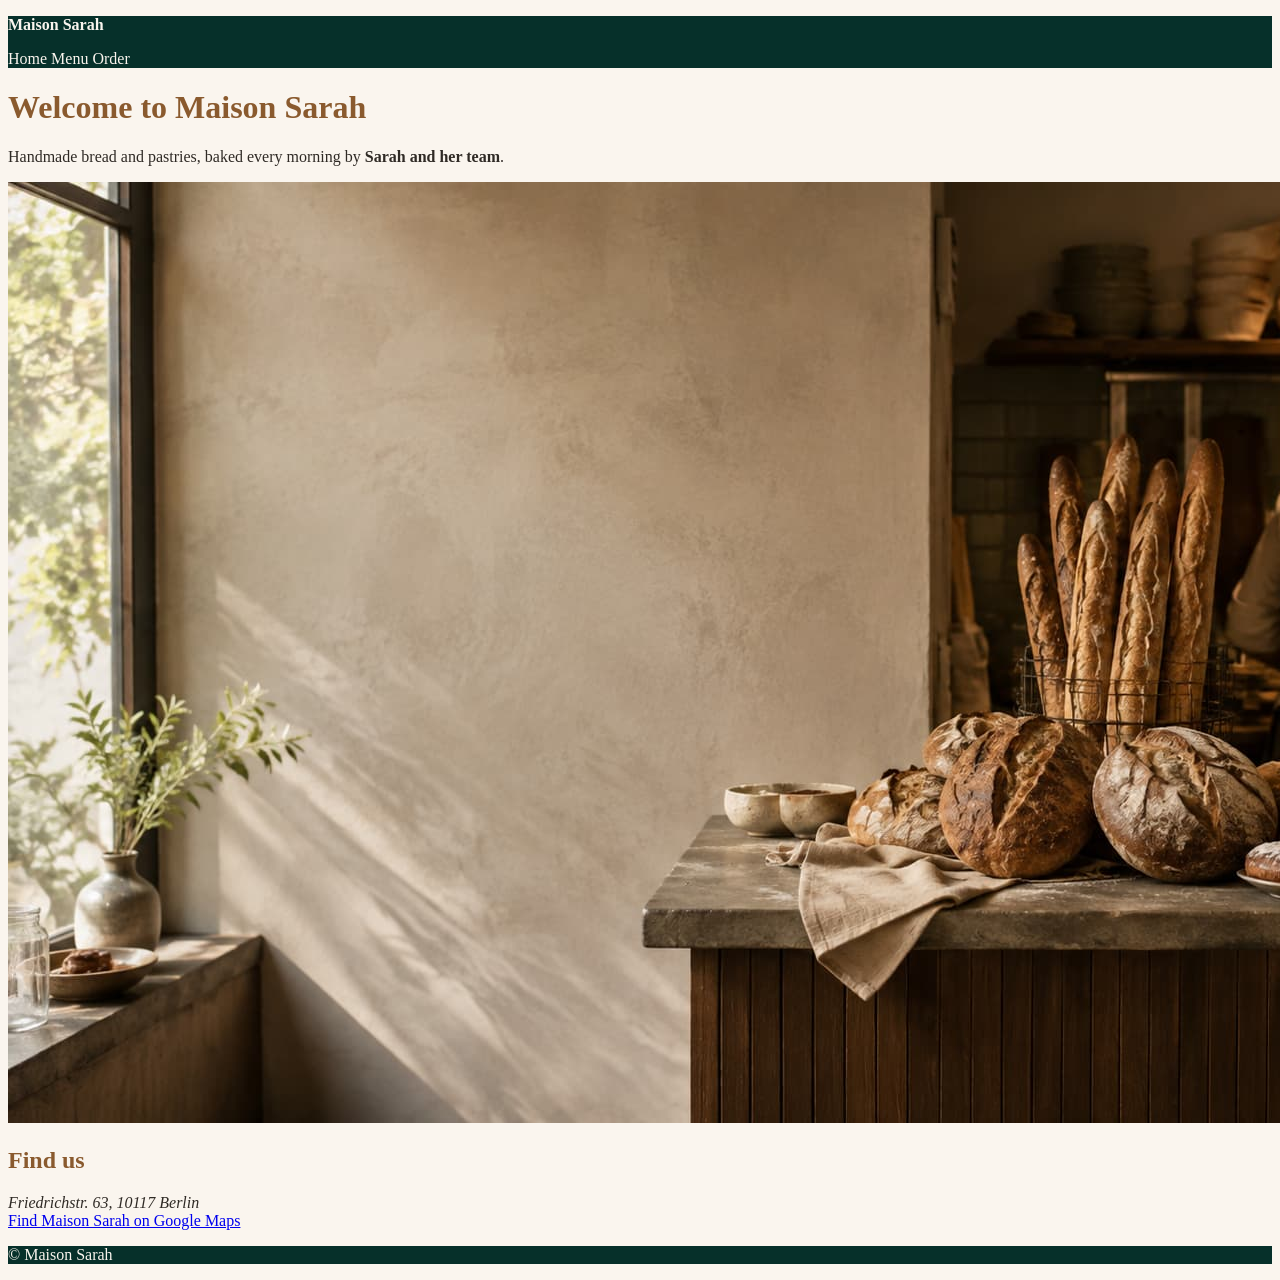
==== index.html @ 7fca30f0 "Add base stylesheet with palette and nav styling" ====
<!doctype html>
<html lang="en">
  <head>
    <meta charset="UTF-8" />
    <meta name="viewport" content="width=device-width, initial-scale=1.0" />
    <link rel="stylesheet" href="styles.css" />
    <title>Maison Sarah</title>
  </head>
  <body>
    <header>
      <p class="brand">Maison Sarah</p>
      <nav>
        <a href="index.html">Home</a>
        <a href="menu.html">Menu</a>
        <a href="order.html">Order</a>
      </nav>
    </header>
    <main>
      <h1>Welcome to Maison Sarah</h1>
      <p>
        Handmade bread and pastries, baked every morning by
        <strong>Sarah and her team</strong>.
      </p>
      <img
        src="images/hero-bakery.jpg"
        alt="The counter of Maison Sarah with fresh loaves stacked on wooden shelves."
      />
      <section>
        <h2>Find us</h2>
        <address>Friedrichstr. 63, 10117 Berlin</address>
        <a
          href="https://maps.app.goo.gl/iGQebUSmB9RdaXQQ9"
          target="_blank"
          rel="noopener"
          >Find Maison Sarah on Google Maps</a
        >
      </section>
    </main>
    <footer>
      <p>&copy; Maison Sarah</p>
    </footer>
  </body>
</html>
---- styles.css ----
body {
  background-color: #faf5ee;
  color: #2f2a25;
}

header,
footer {
  background-color: #06302a;
  color: #faf5ee;
}

h1,
h2 {
  color: #8a5a2e;
}

.brand {
  color: #faf5ee;
  font-weight: bold;
}

.tagline {
  color: #6b6257;
}

.price {
  color: #8a5a2e;
}

nav a {
  color: #faf5ee;
  text-decoration: none;
}
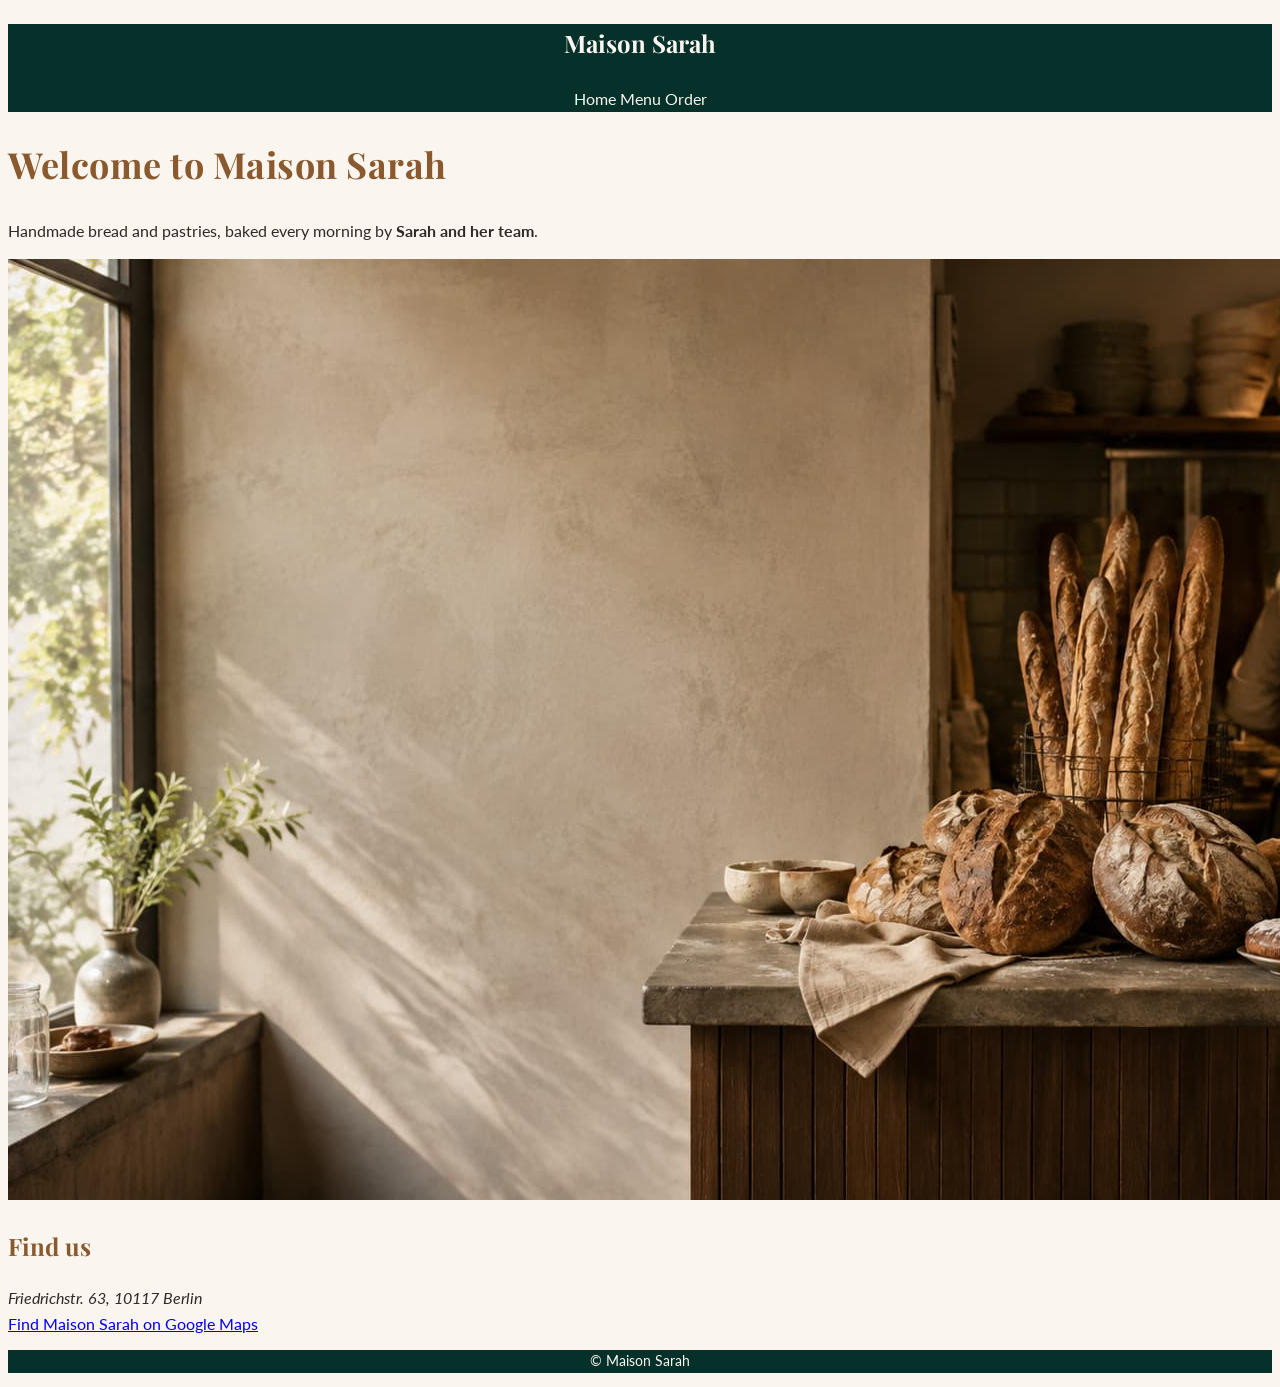
==== commit f799fc6a: "Add type system with Playfair Display and Lato on a rem scale" ====
--- a/index.html
+++ b/index.html
@@ -3,6 +3,12 @@
   <head>
     <meta charset="UTF-8" />
     <meta name="viewport" content="width=device-width, initial-scale=1.0" />
+    <link rel="preconnect" href="https://fonts.googleapis.com" />
+    <link rel="preconnect" href="https://fonts.gstatic.com" crossorigin />
+    <link
+      href="https://fonts.googleapis.com/css2?family=Lato:wght@400;700&family=Playfair+Display:wght@600;700&display=swap"
+      rel="stylesheet"
+    />
     <link rel="stylesheet" href="styles.css" />
     <title>Maison Sarah</title>
   </head>
--- a/styles.css
+++ b/styles.css
@@ -1,4 +1,11 @@
+html {
+  font-size: 62.5%;
+}
+
 body {
+  font-family: "Lato", sans-serif;
+  font-size: 1.6rem;
+  line-height: 1.6;
   background-color: #faf5ee;
   color: #2f2a25;
 }
@@ -7,20 +14,34 @@
 footer {
   background-color: #06302a;
   color: #faf5ee;
+  text-align: center;
 }
 
 h1,
 h2 {
   color: #8a5a2e;
+  font-family: "Playfair Display", serif;
+}
+
+h1 {
+  font-size: 3.6rem;
+  letter-spacing: 0.05rem;
+}
+
+h2 {
+  font-size: 2.4rem;
 }
 
 .brand {
   color: #faf5ee;
-  font-weight: bold;
+  font-family: "Playfair Display", serif;
+  font-size: 2.4rem;
+  font-weight: 700;
 }
 
 .tagline {
   color: #6b6257;
+  font-style: italic;
 }
 
 .price {
@@ -31,3 +52,7 @@
   color: #faf5ee;
   text-decoration: none;
 }
+
+footer p {
+  font-size: 1.4rem;
+}
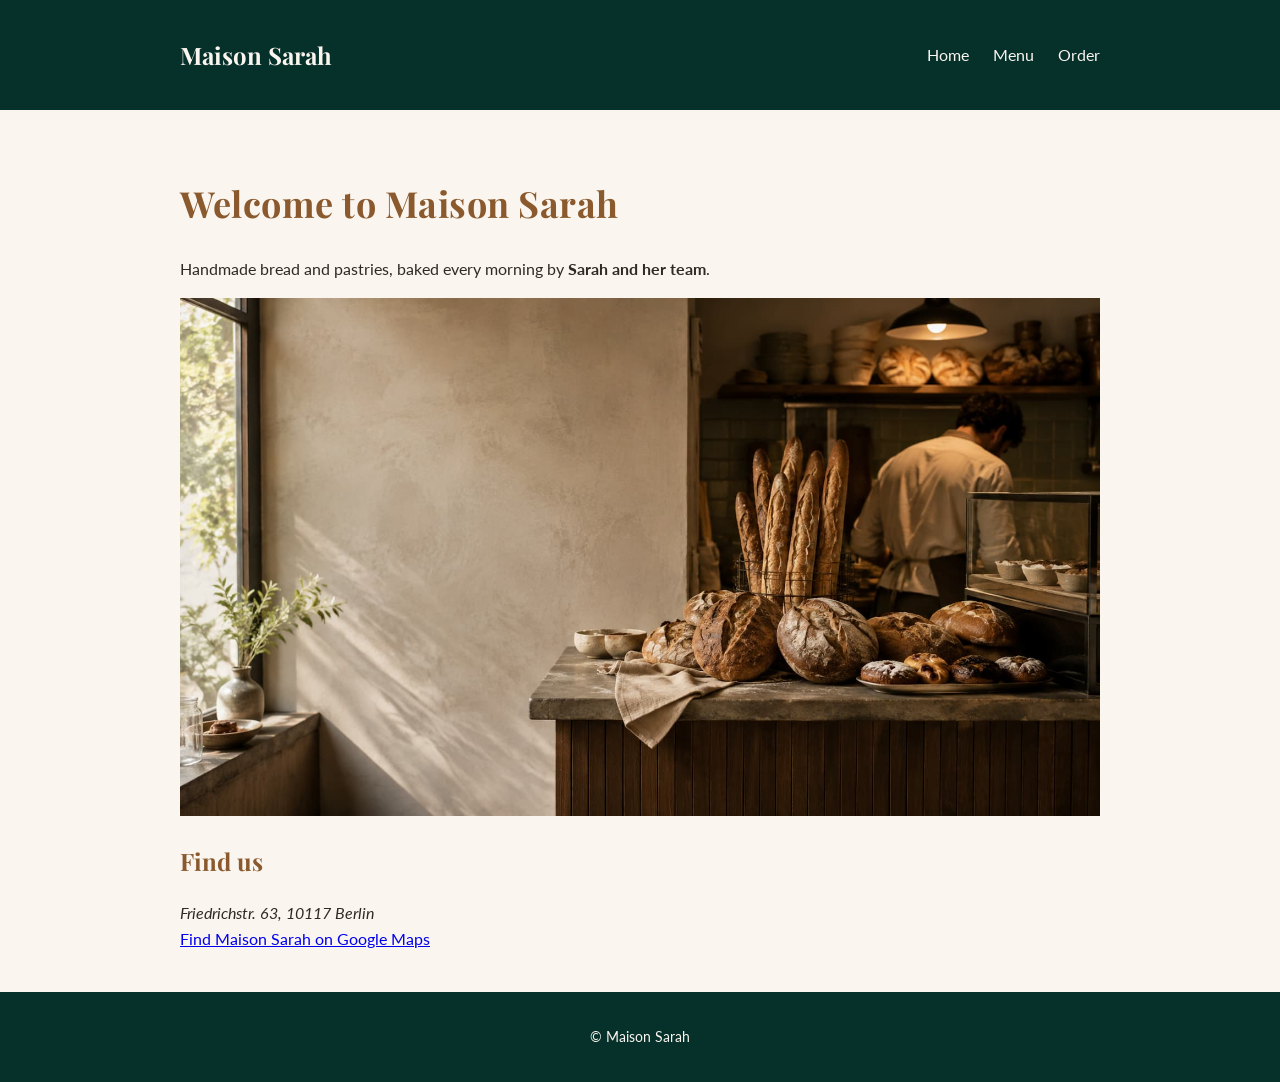
==== commit 3f8120dc: "Add container, flexbox nav, and weekend specials card row" ====
--- a/index.html
+++ b/index.html
@@ -14,33 +14,37 @@
   </head>
   <body>
     <header>
-      <p class="brand">Maison Sarah</p>
-      <nav>
-        <a href="index.html">Home</a>
-        <a href="menu.html">Menu</a>
-        <a href="order.html">Order</a>
-      </nav>
+      <div class="container header-bar">
+        <p class="brand">Maison Sarah</p>
+        <nav>
+          <a href="index.html">Home</a>
+          <a href="menu.html">Menu</a>
+          <a href="order.html">Order</a>
+        </nav>
+      </div>
     </header>
     <main>
-      <h1>Welcome to Maison Sarah</h1>
-      <p>
-        Handmade bread and pastries, baked every morning by
-        <strong>Sarah and her team</strong>.
-      </p>
-      <img
-        src="images/hero-bakery.jpg"
-        alt="The counter of Maison Sarah with fresh loaves stacked on wooden shelves."
-      />
-      <section>
-        <h2>Find us</h2>
-        <address>Friedrichstr. 63, 10117 Berlin</address>
-        <a
-          href="https://maps.app.goo.gl/iGQebUSmB9RdaXQQ9"
-          target="_blank"
-          rel="noopener"
-          >Find Maison Sarah on Google Maps</a
-        >
-      </section>
+      <div class="container">
+        <h1>Welcome to Maison Sarah</h1>
+        <p>
+          Handmade bread and pastries, baked every morning by
+          <strong>Sarah and her team</strong>.
+        </p>
+        <img
+          src="images/hero-bakery.jpg"
+          alt="The counter of Maison Sarah with fresh loaves stacked on wooden shelves."
+        />
+        <section>
+          <h2>Find us</h2>
+          <address>Friedrichstr. 63, 10117 Berlin</address>
+          <a
+            href="https://maps.app.goo.gl/iGQebUSmB9RdaXQQ9"
+            target="_blank"
+            rel="noopener"
+            >Find Maison Sarah on Google Maps</a
+          >
+        </section>
+      </div>
     </main>
     <footer>
       <p>&copy; Maison Sarah</p>
--- a/styles.css
+++ b/styles.css
@@ -1,3 +1,7 @@
+* {
+  box-sizing: border-box;
+}
+
 html {
   font-size: 62.5%;
 }
@@ -8,6 +12,7 @@
   line-height: 1.6;
   background-color: #faf5ee;
   color: #2f2a25;
+  margin: 0;
 }
 
 header,
@@ -56,3 +61,50 @@
 footer p {
   font-size: 1.4rem;
 }
+
+.container {
+  max-width: 96rem;
+  margin: 0 auto;
+  padding: 0 2rem;
+}
+
+.header-bar {
+  display: flex;
+  justify-content: space-between;
+  align-items: center;
+  padding: 1.2rem 2rem;
+}
+
+nav {
+  display: flex;
+  gap: 2.4rem;
+}
+
+main {
+  padding: 4rem 0;
+}
+
+footer {
+  padding: 2rem 0;
+}
+
+main img {
+  max-width: 100%;
+}
+
+.card-row {
+  display: flex;
+  flex-wrap: wrap;
+  gap: 2.4rem;
+}
+
+.card {
+  background-color: #ffffff;
+  border: 1px solid #e3d9c9;
+  padding: 1.6rem;
+  max-width: 28rem;
+}
+
+.card img {
+  width: 100%;
+}
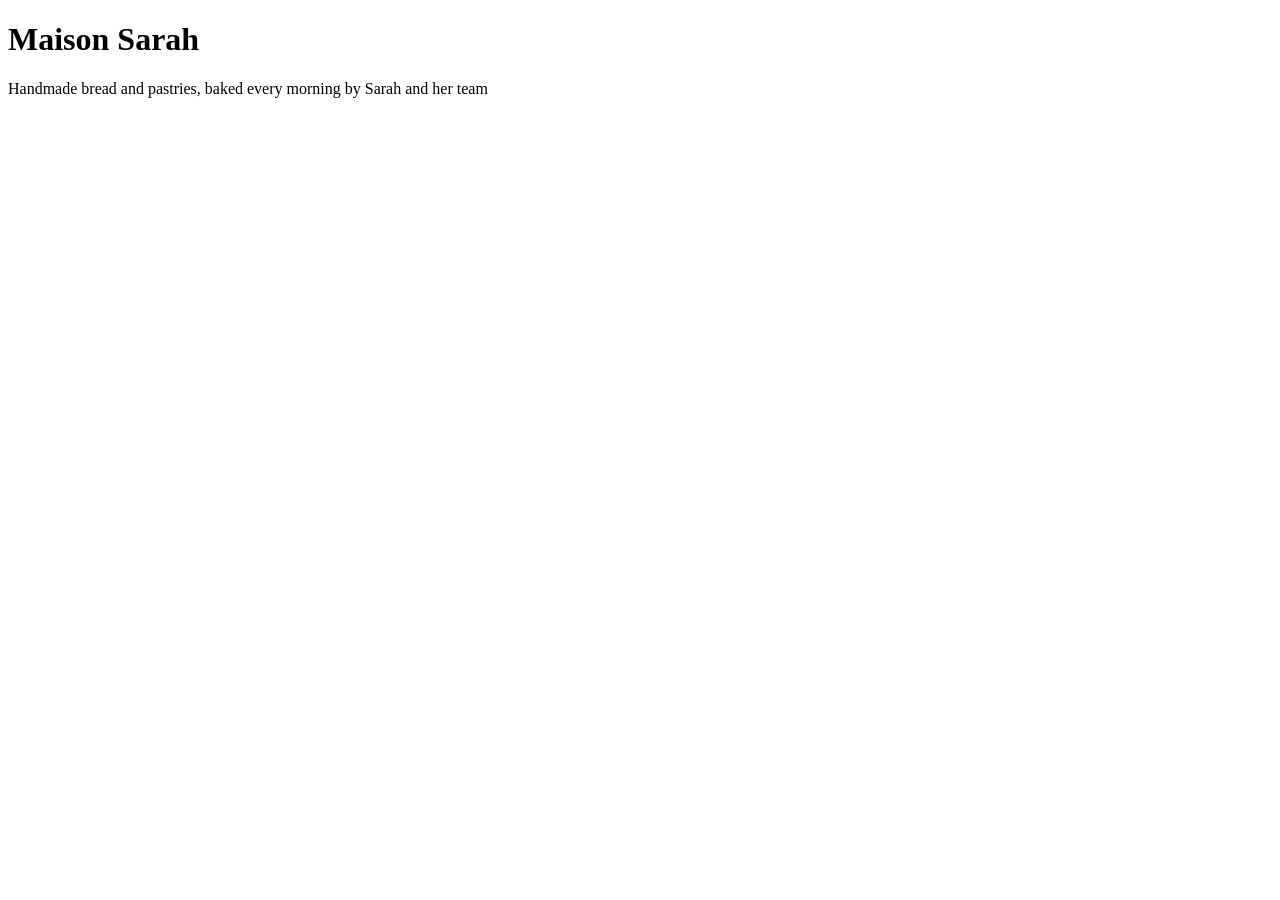
==== commit 4b21072e: "Merge pull request #1 from kvmmn/exercise-02-first-release Add welcome paragraph to home page" ====
--- a/index.html
+++ b/index.html
@@ -3,51 +3,12 @@
   <head>
     <meta charset="UTF-8" />
     <meta name="viewport" content="width=device-width, initial-scale=1.0" />
-    <link rel="preconnect" href="https://fonts.googleapis.com" />
-    <link rel="preconnect" href="https://fonts.gstatic.com" crossorigin />
-    <link
-      href="https://fonts.googleapis.com/css2?family=Lato:wght@400;700&family=Playfair+Display:wght@600;700&display=swap"
-      rel="stylesheet"
-    />
-    <link rel="stylesheet" href="styles.css" />
     <title>Maison Sarah</title>
   </head>
   <body>
-    <header>
-      <div class="container header-bar">
-        <p class="brand">Maison Sarah</p>
-        <nav>
-          <a href="index.html">Home</a>
-          <a href="menu.html">Menu</a>
-          <a href="order.html">Order</a>
-        </nav>
-      </div>
-    </header>
-    <main>
-      <div class="container">
-        <h1>Welcome to Maison Sarah</h1>
-        <p>
-          Handmade bread and pastries, baked every morning by
-          <strong>Sarah and her team</strong>.
-        </p>
-        <img
-          src="images/hero-bakery.jpg"
-          alt="The counter of Maison Sarah with fresh loaves stacked on wooden shelves."
-        />
-        <section>
-          <h2>Find us</h2>
-          <address>Friedrichstr. 63, 10117 Berlin</address>
-          <a
-            href="https://maps.app.goo.gl/iGQebUSmB9RdaXQQ9"
-            target="_blank"
-            rel="noopener"
-            >Find Maison Sarah on Google Maps</a
-          >
-        </section>
-      </div>
-    </main>
-    <footer>
-      <p>&copy; Maison Sarah</p>
-    </footer>
+    <h1>Maison Sarah</h1>
+    <p>
+      Handmade bread and pastries, baked every morning by Sarah and her team
+    </p>
   </body>
 </html>
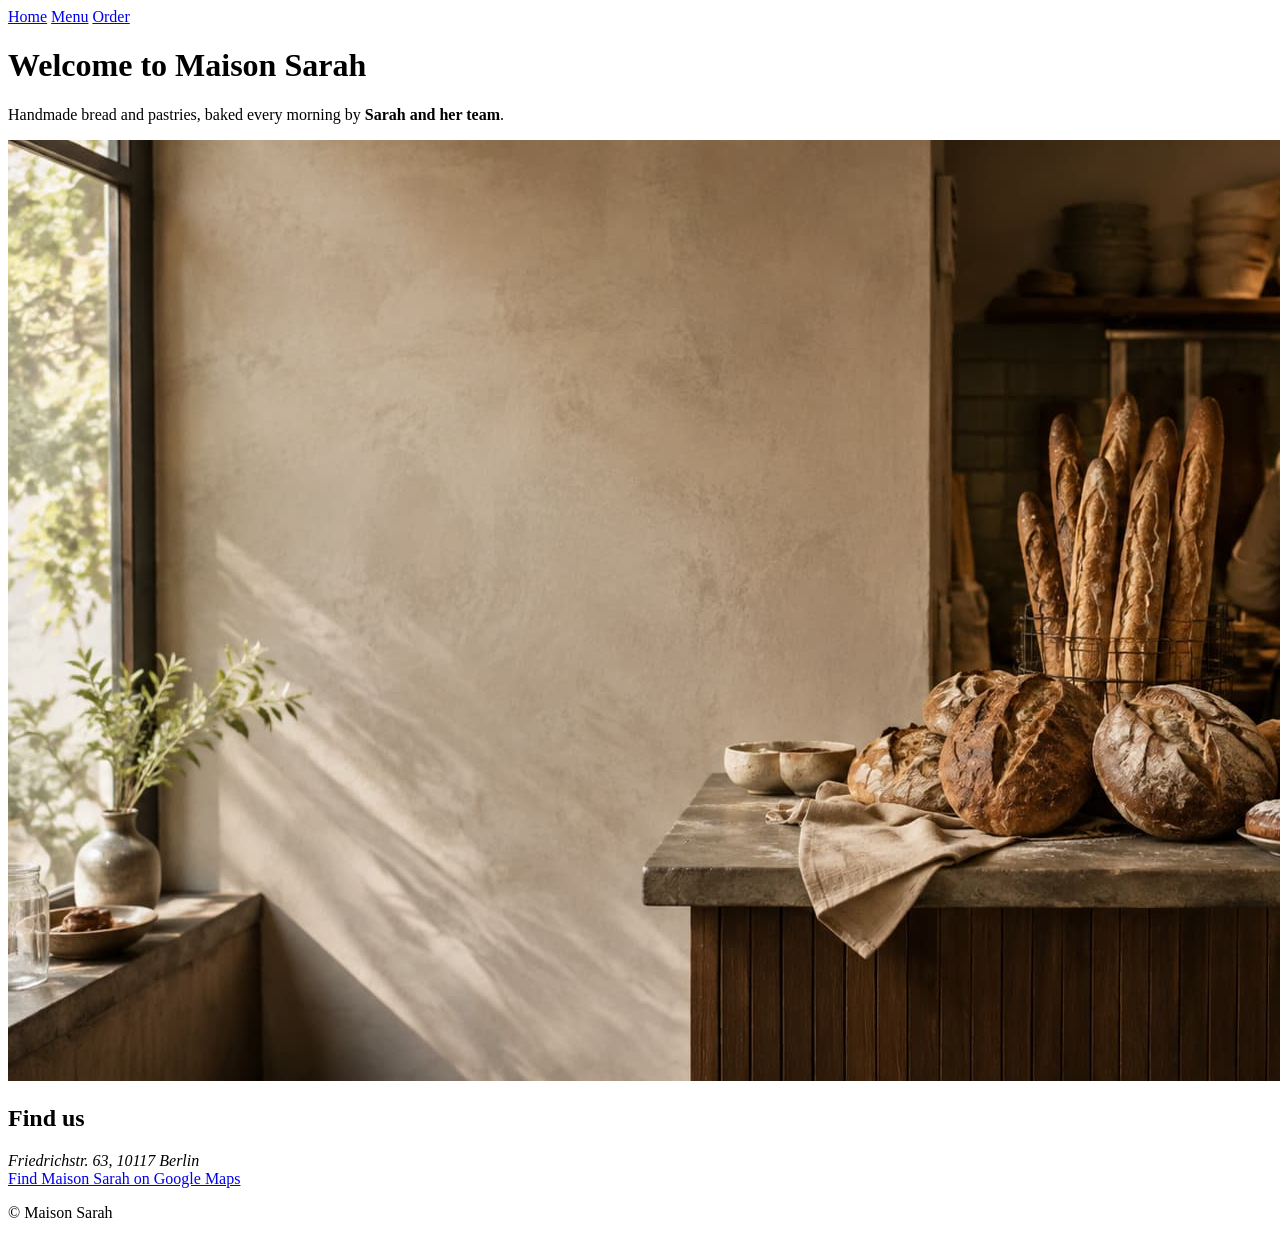
==== commit 292802da: "Merge pull request #2 from kvmmn/exercise-03-page-structure Add three-page structure with shared nav" ====
--- a/index.html
+++ b/index.html
@@ -6,9 +6,36 @@
     <title>Maison Sarah</title>
   </head>
   <body>
-    <h1>Maison Sarah</h1>
-    <p>
-      Handmade bread and pastries, baked every morning by Sarah and her team
-    </p>
+    <header>
+      <nav>
+        <a href="index.html">Home</a>
+        <a href="menu.html">Menu</a>
+        <a href="order.html">Order</a>
+      </nav>
+    </header>
+    <main>
+      <h1>Welcome to Maison Sarah</h1>
+      <p>
+        Handmade bread and pastries, baked every morning by
+        <strong>Sarah and her team</strong>.
+      </p>
+      <img
+        src="images/hero-bakery.jpg"
+        alt="The counter of Maison Sarah with fresh loaves stacked on wooden shelves."
+      />
+      <section>
+        <h2>Find us</h2>
+        <address>Friedrichstr. 63, 10117 Berlin</address>
+        <a
+          href="https://maps.app.goo.gl/iGQebUSmB9RdaXQQ9"
+          target="_blank"
+          rel="noopener"
+          >Find Maison Sarah on Google Maps</a
+        >
+      </section>
+    </main>
+    <footer>
+      <p>&copy; Maison Sarah</p>
+    </footer>
   </body>
 </html>
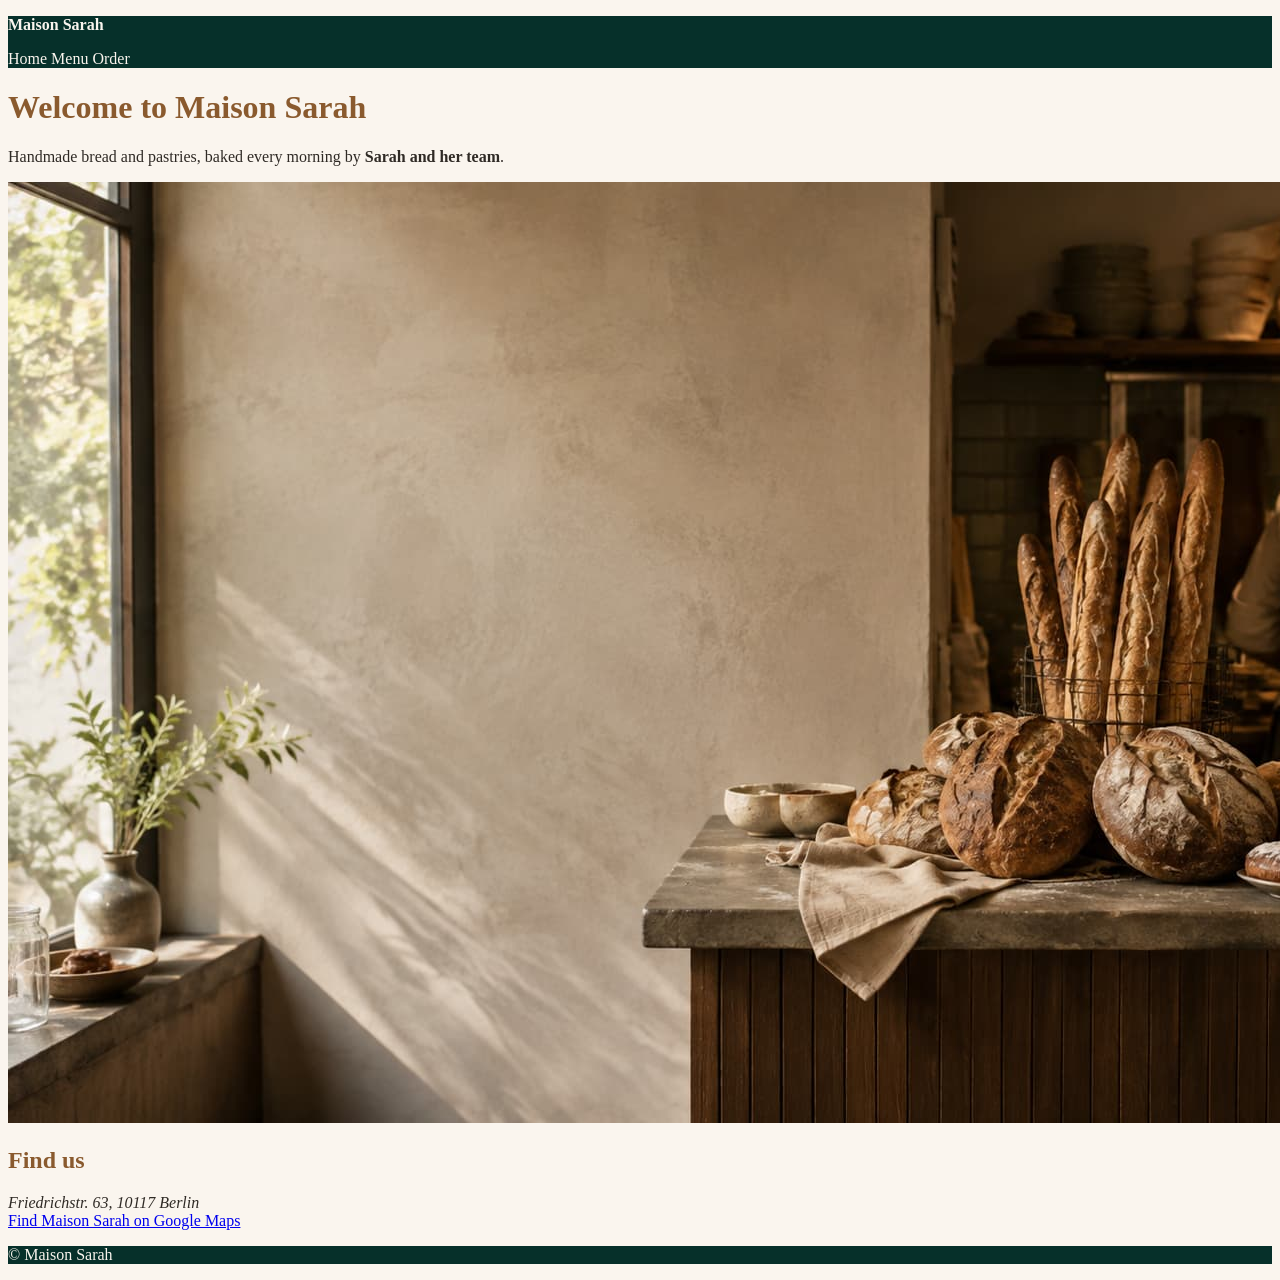
==== commit 8c299a95: "Merge pull request #3 from kvmmn/exercise-04-base-styles Add base stylesheet with palette and nav st" ====
--- a/index.html
+++ b/index.html
@@ -3,10 +3,12 @@
   <head>
     <meta charset="UTF-8" />
     <meta name="viewport" content="width=device-width, initial-scale=1.0" />
+    <link rel="stylesheet" href="styles.css" />
     <title>Maison Sarah</title>
   </head>
   <body>
     <header>
+      <p class="brand">Maison Sarah</p>
       <nav>
         <a href="index.html">Home</a>
         <a href="menu.html">Menu</a>
--- a/styles.css
+++ b/styles.css
@@ -0,0 +1,33 @@
+body {
+  background-color: #faf5ee;
+  color: #2f2a25;
+}
+
+header,
+footer {
+  background-color: #06302a;
+  color: #faf5ee;
+}
+
+h1,
+h2 {
+  color: #8a5a2e;
+}
+
+.brand {
+  color: #faf5ee;
+  font-weight: bold;
+}
+
+.tagline {
+  color: #6b6257;
+}
+
+.price {
+  color: #8a5a2e;
+}
+
+nav a {
+  color: #faf5ee;
+  text-decoration: none;
+}
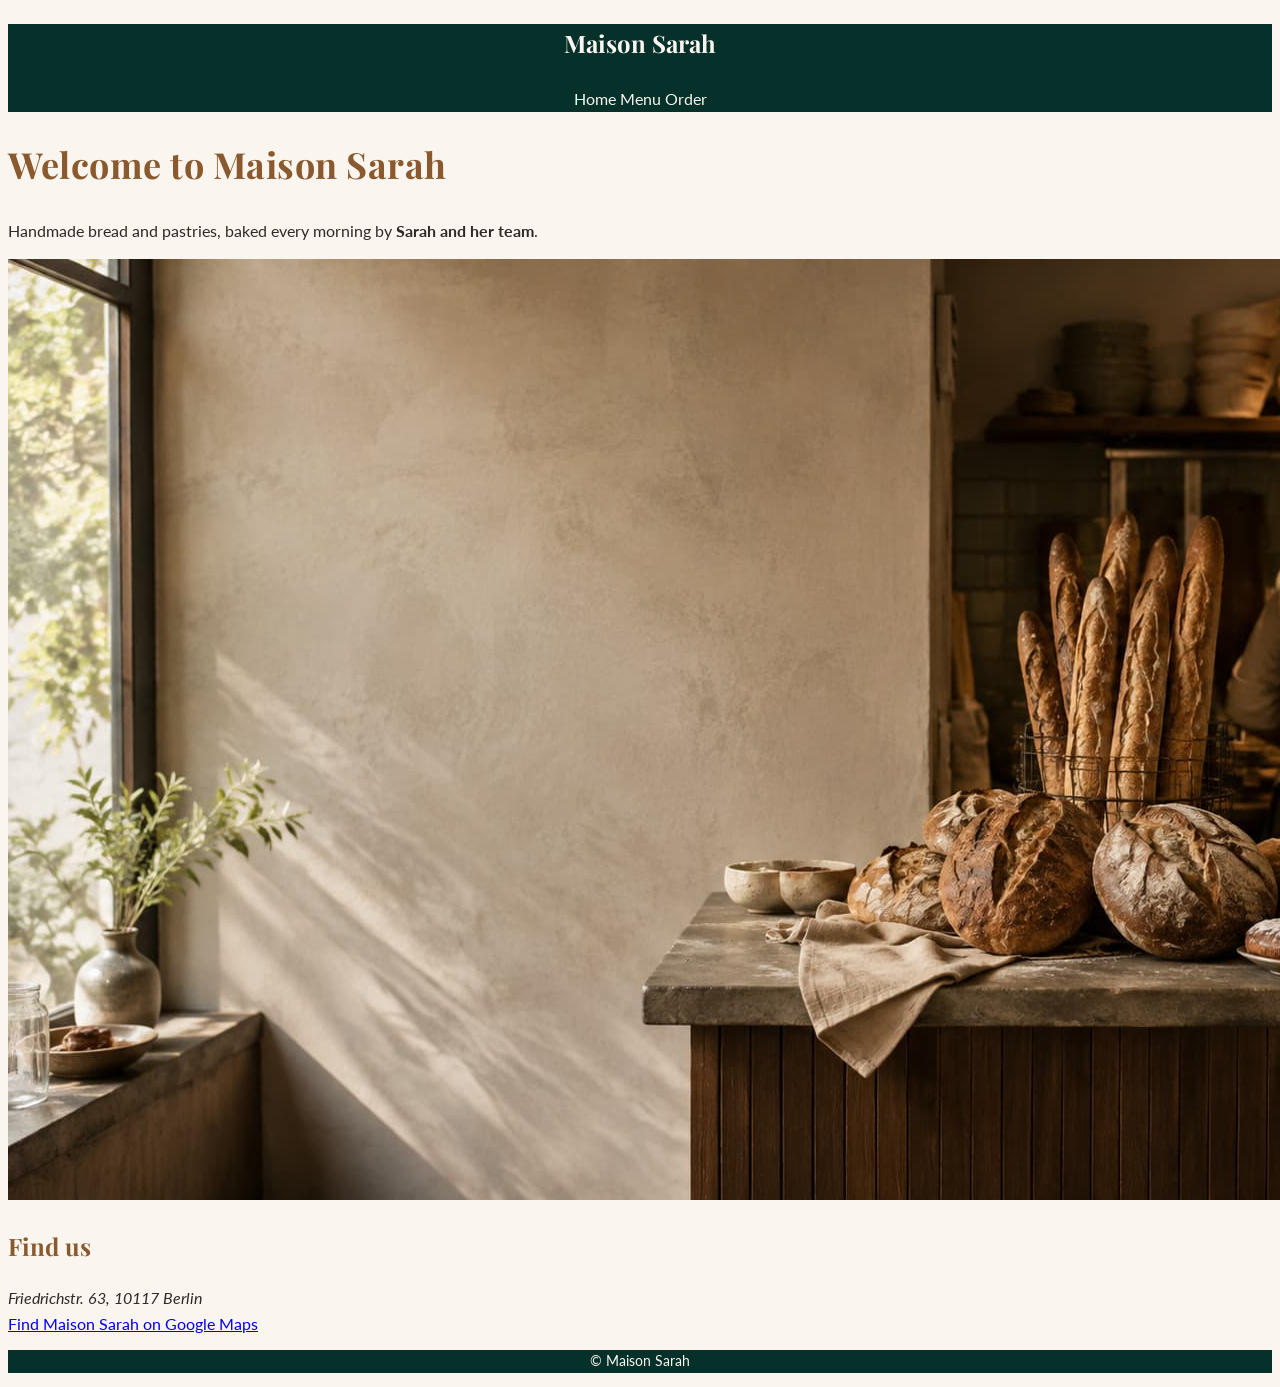
==== commit 3fd8ed4e: "Merge pull request #4 from kvmmn/exercise-05-typography Add type system with Playfair Display and La" ====
--- a/index.html
+++ b/index.html
@@ -3,6 +3,12 @@
   <head>
     <meta charset="UTF-8" />
     <meta name="viewport" content="width=device-width, initial-scale=1.0" />
+    <link rel="preconnect" href="https://fonts.googleapis.com" />
+    <link rel="preconnect" href="https://fonts.gstatic.com" crossorigin />
+    <link
+      href="https://fonts.googleapis.com/css2?family=Lato:wght@400;700&family=Playfair+Display:wght@600;700&display=swap"
+      rel="stylesheet"
+    />
     <link rel="stylesheet" href="styles.css" />
     <title>Maison Sarah</title>
   </head>
--- a/styles.css
+++ b/styles.css
@@ -1,4 +1,11 @@
+html {
+  font-size: 62.5%;
+}
+
 body {
+  font-family: "Lato", sans-serif;
+  font-size: 1.6rem;
+  line-height: 1.6;
   background-color: #faf5ee;
   color: #2f2a25;
 }
@@ -7,20 +14,34 @@
 footer {
   background-color: #06302a;
   color: #faf5ee;
+  text-align: center;
 }
 
 h1,
 h2 {
   color: #8a5a2e;
+  font-family: "Playfair Display", serif;
+}
+
+h1 {
+  font-size: 3.6rem;
+  letter-spacing: 0.05rem;
+}
+
+h2 {
+  font-size: 2.4rem;
 }
 
 .brand {
   color: #faf5ee;
-  font-weight: bold;
+  font-family: "Playfair Display", serif;
+  font-size: 2.4rem;
+  font-weight: 700;
 }
 
 .tagline {
   color: #6b6257;
+  font-style: italic;
 }
 
 .price {
@@ -31,3 +52,7 @@
   color: #faf5ee;
   text-decoration: none;
 }
+
+footer p {
+  font-size: 1.4rem;
+}
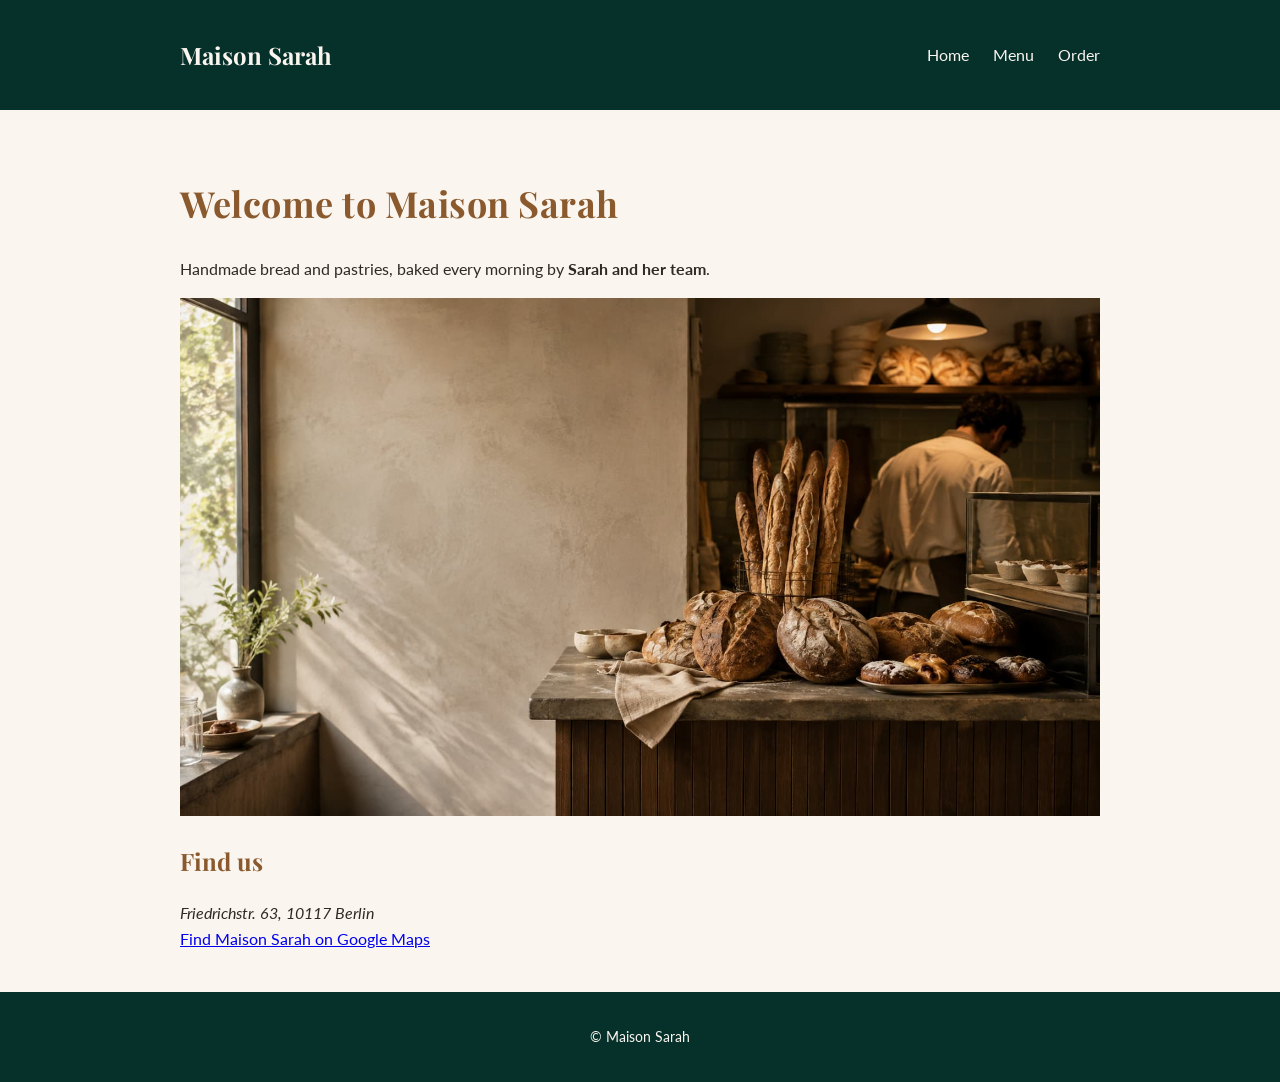
==== commit fd78986a: "Merge pull request #5 from kvmmn/exercise-06-layout Add container, flexbox nav, and weekend specials" ====
--- a/index.html
+++ b/index.html
@@ -14,33 +14,37 @@
   </head>
   <body>
     <header>
-      <p class="brand">Maison Sarah</p>
-      <nav>
-        <a href="index.html">Home</a>
-        <a href="menu.html">Menu</a>
-        <a href="order.html">Order</a>
-      </nav>
+      <div class="container header-bar">
+        <p class="brand">Maison Sarah</p>
+        <nav>
+          <a href="index.html">Home</a>
+          <a href="menu.html">Menu</a>
+          <a href="order.html">Order</a>
+        </nav>
+      </div>
     </header>
     <main>
-      <h1>Welcome to Maison Sarah</h1>
-      <p>
-        Handmade bread and pastries, baked every morning by
-        <strong>Sarah and her team</strong>.
-      </p>
-      <img
-        src="images/hero-bakery.jpg"
-        alt="The counter of Maison Sarah with fresh loaves stacked on wooden shelves."
-      />
-      <section>
-        <h2>Find us</h2>
-        <address>Friedrichstr. 63, 10117 Berlin</address>
-        <a
-          href="https://maps.app.goo.gl/iGQebUSmB9RdaXQQ9"
-          target="_blank"
-          rel="noopener"
-          >Find Maison Sarah on Google Maps</a
-        >
-      </section>
+      <div class="container">
+        <h1>Welcome to Maison Sarah</h1>
+        <p>
+          Handmade bread and pastries, baked every morning by
+          <strong>Sarah and her team</strong>.
+        </p>
+        <img
+          src="images/hero-bakery.jpg"
+          alt="The counter of Maison Sarah with fresh loaves stacked on wooden shelves."
+        />
+        <section>
+          <h2>Find us</h2>
+          <address>Friedrichstr. 63, 10117 Berlin</address>
+          <a
+            href="https://maps.app.goo.gl/iGQebUSmB9RdaXQQ9"
+            target="_blank"
+            rel="noopener"
+            >Find Maison Sarah on Google Maps</a
+          >
+        </section>
+      </div>
     </main>
     <footer>
       <p>&copy; Maison Sarah</p>
--- a/styles.css
+++ b/styles.css
@@ -1,3 +1,7 @@
+* {
+  box-sizing: border-box;
+}
+
 html {
   font-size: 62.5%;
 }
@@ -8,6 +12,7 @@
   line-height: 1.6;
   background-color: #faf5ee;
   color: #2f2a25;
+  margin: 0;
 }
 
 header,
@@ -56,3 +61,50 @@
 footer p {
   font-size: 1.4rem;
 }
+
+.container {
+  max-width: 96rem;
+  margin: 0 auto;
+  padding: 0 2rem;
+}
+
+.header-bar {
+  display: flex;
+  justify-content: space-between;
+  align-items: center;
+  padding: 1.2rem 2rem;
+}
+
+nav {
+  display: flex;
+  gap: 2.4rem;
+}
+
+main {
+  padding: 4rem 0;
+}
+
+footer {
+  padding: 2rem 0;
+}
+
+main img {
+  max-width: 100%;
+}
+
+.card-row {
+  display: flex;
+  flex-wrap: wrap;
+  gap: 2.4rem;
+}
+
+.card {
+  background-color: #ffffff;
+  border: 1px solid #e3d9c9;
+  padding: 1.6rem;
+  max-width: 28rem;
+}
+
+.card img {
+  width: 100%;
+}
